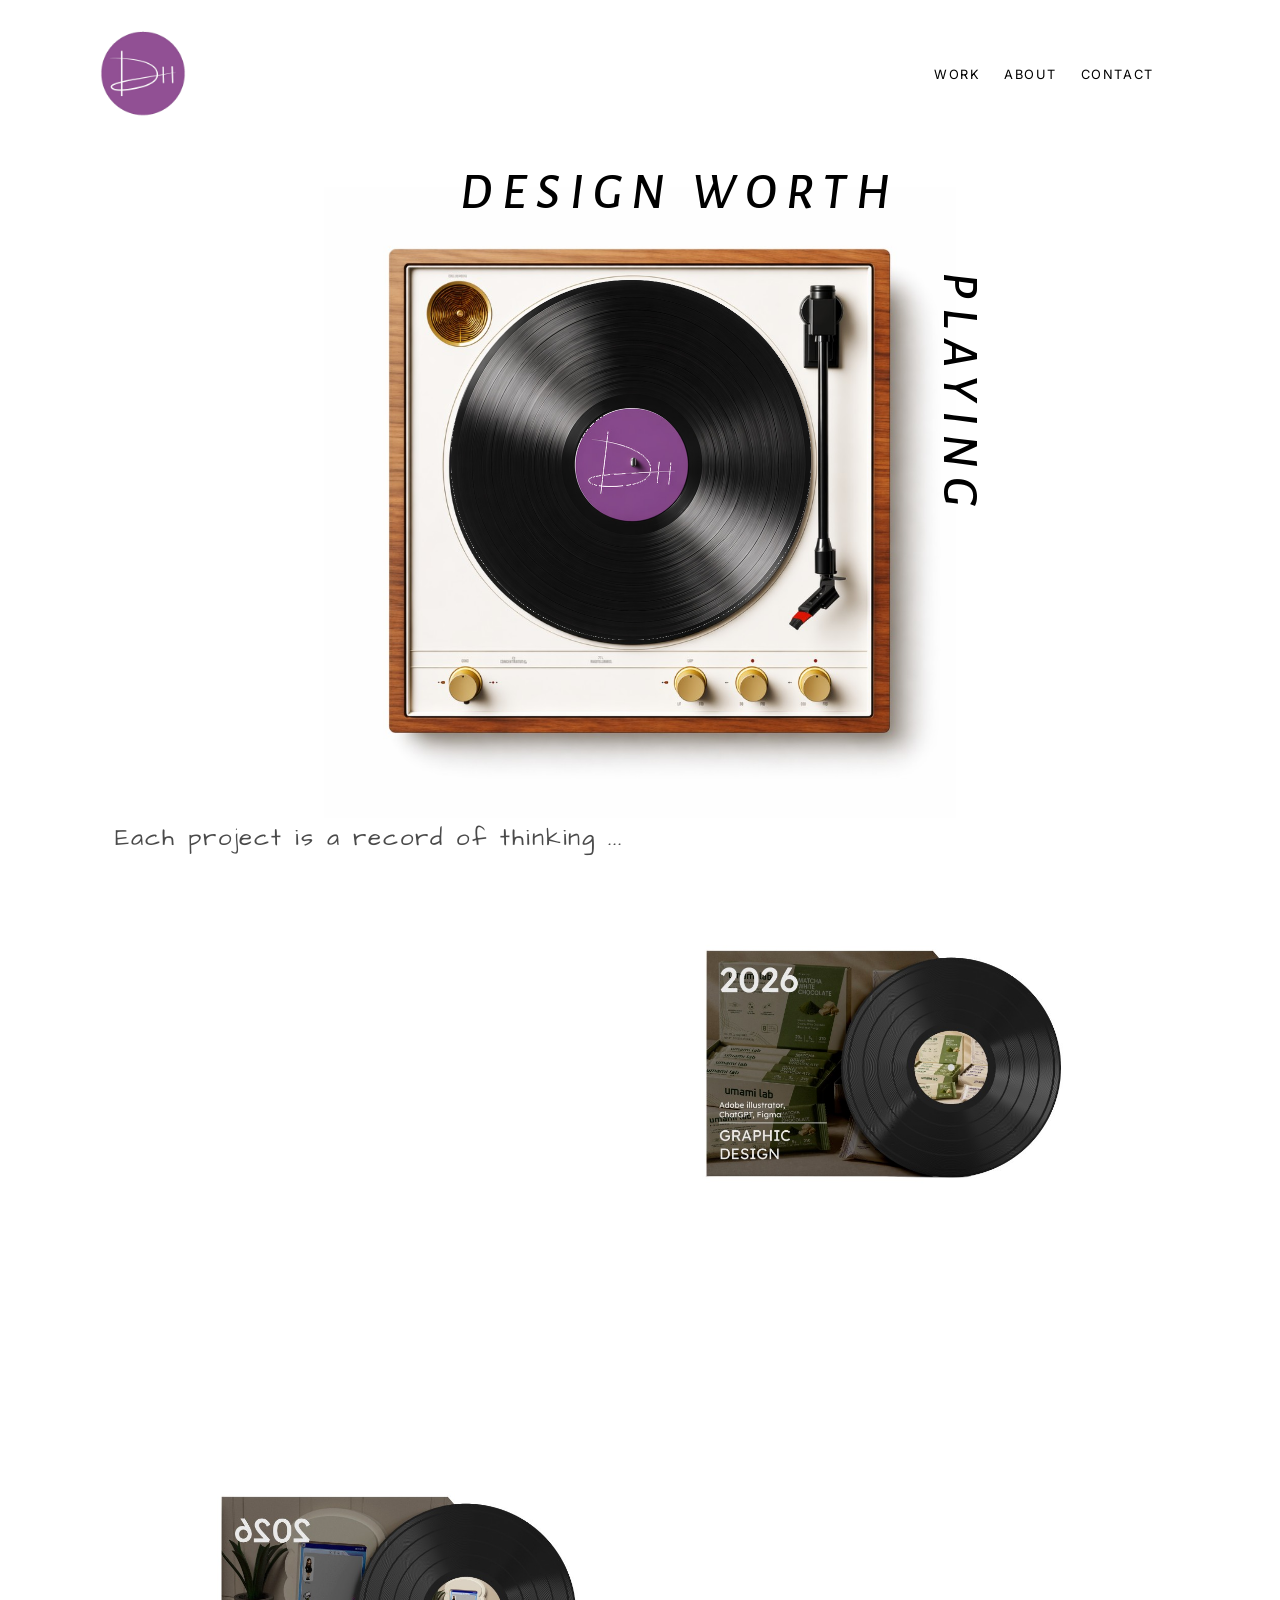
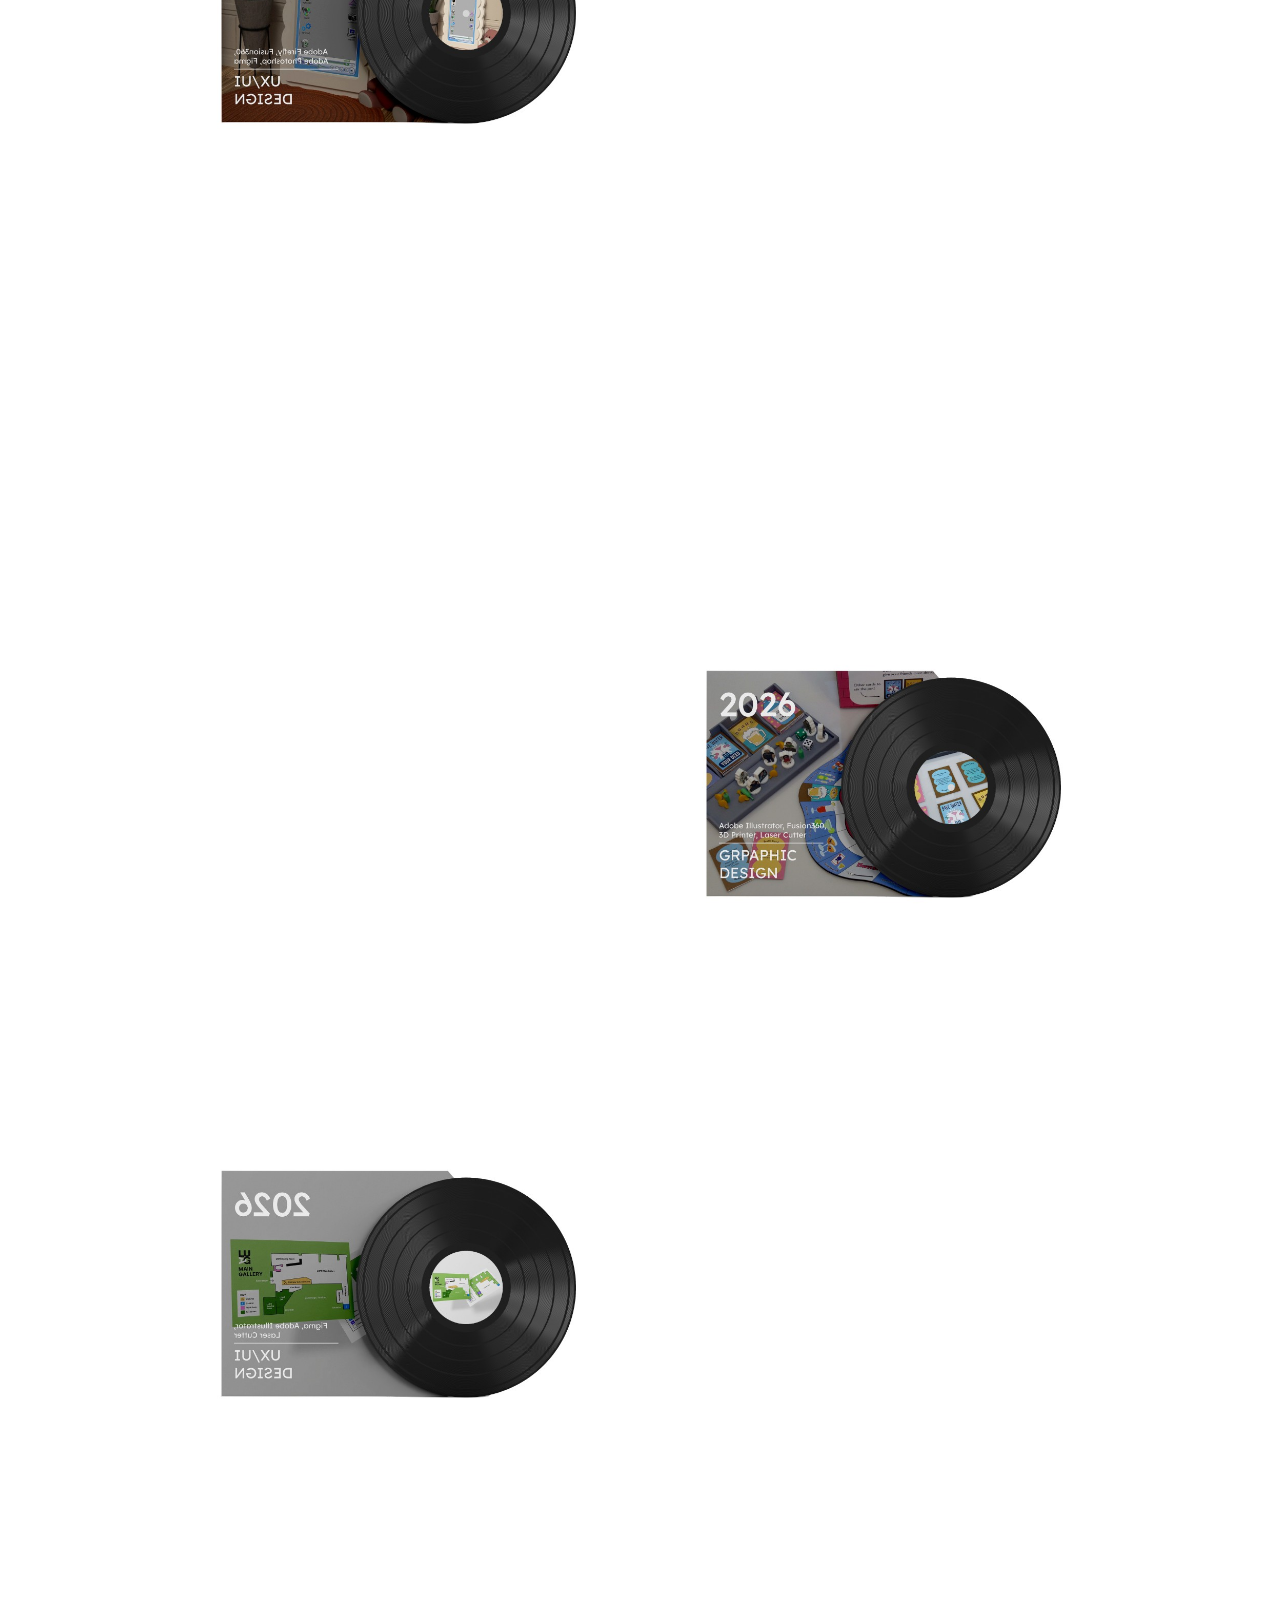
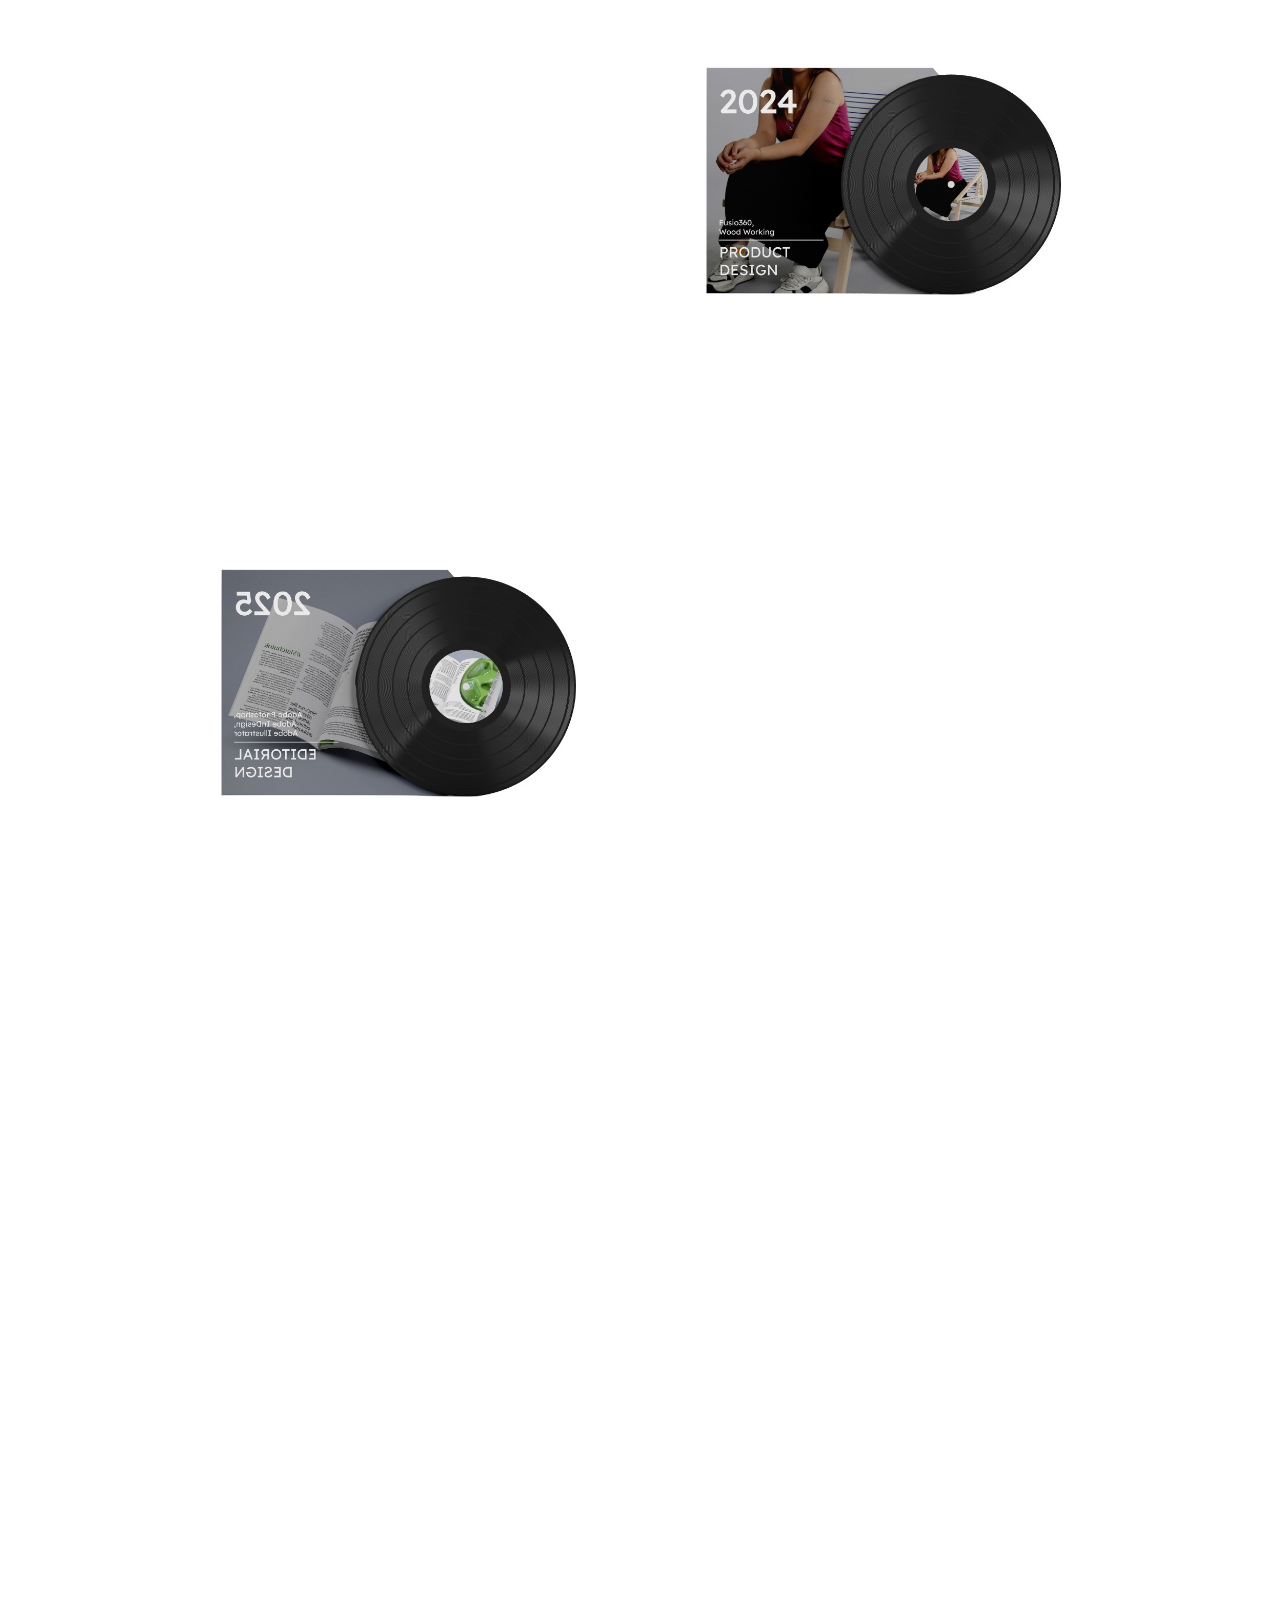
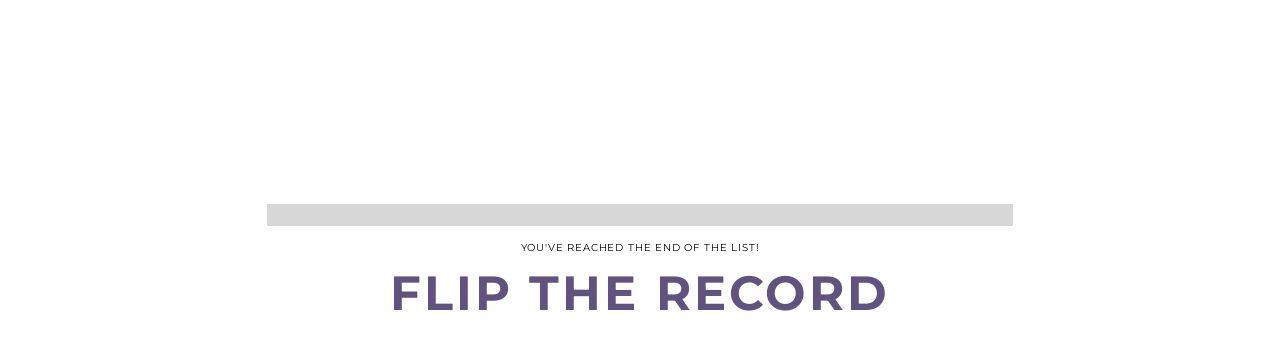
==== index.html @ 7ad40d7e "portfolio file" ====
<!DOCTYPE html>
<html lang="en">
<head>
  <meta charset="UTF-8" />
  <meta name="viewport" content="width=device-width, initial-scale=1.0" />
  <title>Portfolio — Design Worth Playing</title>
  <link rel="preconnect" href="https://fonts.googleapis.com">
  <link rel="preconnect" href="https://fonts.gstatic.com" crossorigin>
  <link href="https://fonts.googleapis.com/css2?family=Alegreya+Sans+SC:ital,wght@1,500&family=Architects+Daughter&family=Inter:ital,opsz@0,14..32;1,14..32&family=Montserrat:ital,wght@0,400;0,500;0,700;1,600&display=swap" rel="stylesheet" />
  <link rel="stylesheet" href="styles.css" />
</head>
<body>
  <main class="portfolio">
    <header class="top-nav">
      <div class="dot-logo">
        <img src="assets/logo-circle.png" alt="DH logo" />
      </div>
      <nav class="menu menu-right">
        <a href="work.html">WORK</a>
        <a href="about.html">ABOUT</a>
        <a href="#">CONTACT</a>
      </nav>
    </header>

    <section class="hero">
      <div class="hero-asset">
        <h1>DESIGN WORTH</h1>
        <div class="turntable">
          <img src="assets/hero-vinyl.png" alt="Vinyl turntable" class="hero-vinyl-image" />
          <img src="assets/disc-overlay.png" alt="Spinning disc overlay" class="hero-disc-overlay" />
        </div>
        <p>PLAYING</p>
      </div>
    </section>

    <p class="intro">Each project is a record of thinking ...</p>

    <section class="projects">
      <img class="project-vinyl umami-vinyl" src="assets/umami-vinyl.png" alt="Umami vinyl project" />
      <img class="project-vinyl vybe-vinyl" src="assets/vybe-vinyl.png" alt="Vybe vinyl project" />
      <img class="project-vinyl board-vinyl" src="assets/board-vinyl.png" alt="Board vinyl project" />
      <img class="project-vinyl luag-vinyl" src="assets/luag-vinyl.png" alt="LUAG vinyl project" />
      <img class="project-vinyl tri-vinyl" src="assets/tri-vinyl.png" alt="Tri vinyl project" />
      <img class="project-vinyl mag-vinyl" src="assets/mag-vinyl.png" alt="Magazine vinyl project" />
    </section>

    <footer class="ending">
      <div class="bar"></div>
      <p>YOU'VE REACHED THE END OF THE LIST!</p>
      <h3>FLIP THE RECORD</h3>
    </footer>
  </main>
</body>
</html>
---- styles.css ----
:root {
  --bg: #ffffff;
  --text: #000000;
  --muted: #4a4a4a;
  --purple: #7f5c9e;
  --space-1: clamp(6px, 0.8vw, 12px);
  --space-2: clamp(10px, 1.2vw, 18px);
  --space-3: clamp(14px, 1.8vw, 28px);
  --space-4: clamp(18px, 2.4vw, 40px);
  --font-xs: clamp(8px, 0.8vw, 12px);
  --font-sm: clamp(10px, 1vw, 14px);
  --font-md: clamp(12px, 1.2vw, 18px);
  --font-lg: clamp(18px, 2.2vw, 34px);
  --font-xl: clamp(24px, 3.2vw, 56px);
  --hero-width: min(92vw, 900px);
  --hero-drop: 25px;
  --hero-font-size: clamp(38px, 4.2vw, 60px);
  --hero-image-size: clamp(420px, 54vw, 700px);
  --project-offset: clamp(24px, 8vw, 180px);
  --project-width: min(675px, calc(50vw - var(--project-offset) - 24px));
  --project-height: calc(var(--project-width) * 0.7496);
}

* {
  box-sizing: border-box;
  margin: 0;
  padding: 0;
}

body {
  background: var(--bg);
  color: var(--text);
  font-family: "Montserrat", sans-serif;
}

.portfolio {
  width: 100%;
  margin: 0 auto;
  padding: clamp(12px, 2vw, 24px) clamp(16px, 3vw, 40px) clamp(20px, 3vw, 44px);
}

.top-nav {
  position: relative;
  z-index: 10;
  display: flex;
  align-items: center;
  justify-content: flex-start;
  gap: 28px;
  margin-bottom: 43px;
  width: 100%;
}

.dot-logo {
  width: clamp(52px, 8vw, 100px);
  height: clamp(52px, 8vw, 100px);
  border-radius: 999px;
}

.dot-logo img {
  position: relative;
  left: 55px;
  z-index: 10;
  width: 100%;
  height: 100%;
  object-fit: cover;
  display: block;
}

.menu {
  display: flex;
  gap: var(--space-2);
}

.menu-right {
  margin-left: auto;
  padding-right: 88px;
  gap: 24px;
}

.menu-right a {
  font-size: clamp(14px, 1.5vw, 28px);
}

.menu a {
  font-family: "Inter", sans-serif;
  text-decoration: none;
  color: #000000;
  font-size: clamp(10px, 1vw, 16px);
  letter-spacing: 0.12em;
}

.hero {
  position: relative;
  z-index: 10;
  top: 30px;
  text-align: center;
  margin-bottom: var(--space-3);
}

.hero-asset {
  position: relative;
  width: var(--hero-width);
  margin: 0 auto;
}

.hero h1 {
  position: absolute;
  z-index: 10;
  left: 270px;
  top: calc(var(--hero-drop) - 60px);
  font-family: "Alegreya Sans SC", sans-serif;
  font-weight: 500;
  font-style: italic;
  letter-spacing: 0.195em;
  font-size: calc(var(--hero-font-size) - 3px);
  margin-bottom: 15px;
}

.hero p {
  font-family: "Alegreya Sans SC", sans-serif;
  font-weight: 500;
  font-style: italic;
  position: absolute;
  z-index: 10;
  left: calc(100% - 100px);
  top: calc(var(--hero-drop) + 50px);
  font-size: calc(var(--hero-font-size) - 3px);
  letter-spacing: 0.195em;
  transform: rotate(90deg);
  transform-origin: top left;
  margin-bottom: 15px;
}

.turntable {
  position: relative;
  z-index: 1;
  width: 100%;
  margin: calc(var(--hero-drop) - 10px) auto 0;
  display: flex;
  justify-content: center;
  align-items: center;
}

.hero-vinyl-image {
  width: calc(var(--hero-image-size) - 60px);
  max-width: 100%;
  height: auto;
  display: block;
  object-fit: contain;
  transform: translateY(-10px);
}

.hero-disc-overlay {
  position: absolute;
  left: 49%;
  top: calc(50% - 53px);
  width: min(40%, 430px);
  height: auto;
  transform: translate(-50%, -50%);
  transform-origin: center center;
  animation: heroDiscSpin 8s linear infinite;
  pointer-events: none;
  z-index: 3;
}

@keyframes heroDiscSpin {
  from { transform: translate(-50%, -50%) rotate(0deg); }
  to { transform: translate(-50%, -50%) rotate(360deg); }
}

.intro {
  position: relative;
  z-index: 10;
  left: clamp(24px, 6vw, 88px);
  margin-top: calc(-20px + var(--hero-drop));
  font-family: "Architects Daughter", cursive;
  font-size: 24px;
  color: var(--muted);
  letter-spacing: 0.08em;
  margin-bottom: calc(var(--space-2) + 150px);
}

.projects {
  position: relative;
  margin-top: 94px;
  height: 3960px;
}

.project-vinyl {
  position: absolute;
  width: var(--project-width);
  height: var(--project-height);
  object-fit: cover;
  display: block;
  z-index: 1;
  transform: translateY(-120px);
}

.umami-vinyl {
  right: var(--project-offset);
  top: -30px;
  z-index: 0;
}

.vybe-vinyl {
  left: var(--project-offset);
  top: calc(var(--project-height) + 131px);
}

.board-vinyl {
  right: var(--project-offset);
  top: calc(var(--project-height) + 905px);
}

.luag-vinyl {
  left: var(--project-offset);
  top: calc(var(--project-height) + 1405px);
}

.tri-vinyl {
  right: var(--project-offset);
  top: calc(var(--project-height) + 1902px);
}

.mag-vinyl {
  left: var(--project-offset);
  top: calc(var(--project-height) + 2404px);
}

.ending {
  position: relative;
  z-index: 10;
  margin-top: var(--space-3);
  text-align: center;
}

.ending .bar {
  width: 62%;
  height: clamp(12px, 2vw, 22px);
  background: #d7d7d7;
  margin: 0 auto var(--space-2);
}

.ending p {
  font-size: var(--font-xs);
  letter-spacing: 0.08em;
  margin-bottom: var(--space-1);
}

.ending h3 {
  font-family: "Montserrat", sans-serif;
  font-weight: 700;
  font-style: normal;
  font-size: clamp(22px, 4vw, 48px);
  letter-spacing: 0.06em;
  color: #61537f;
}
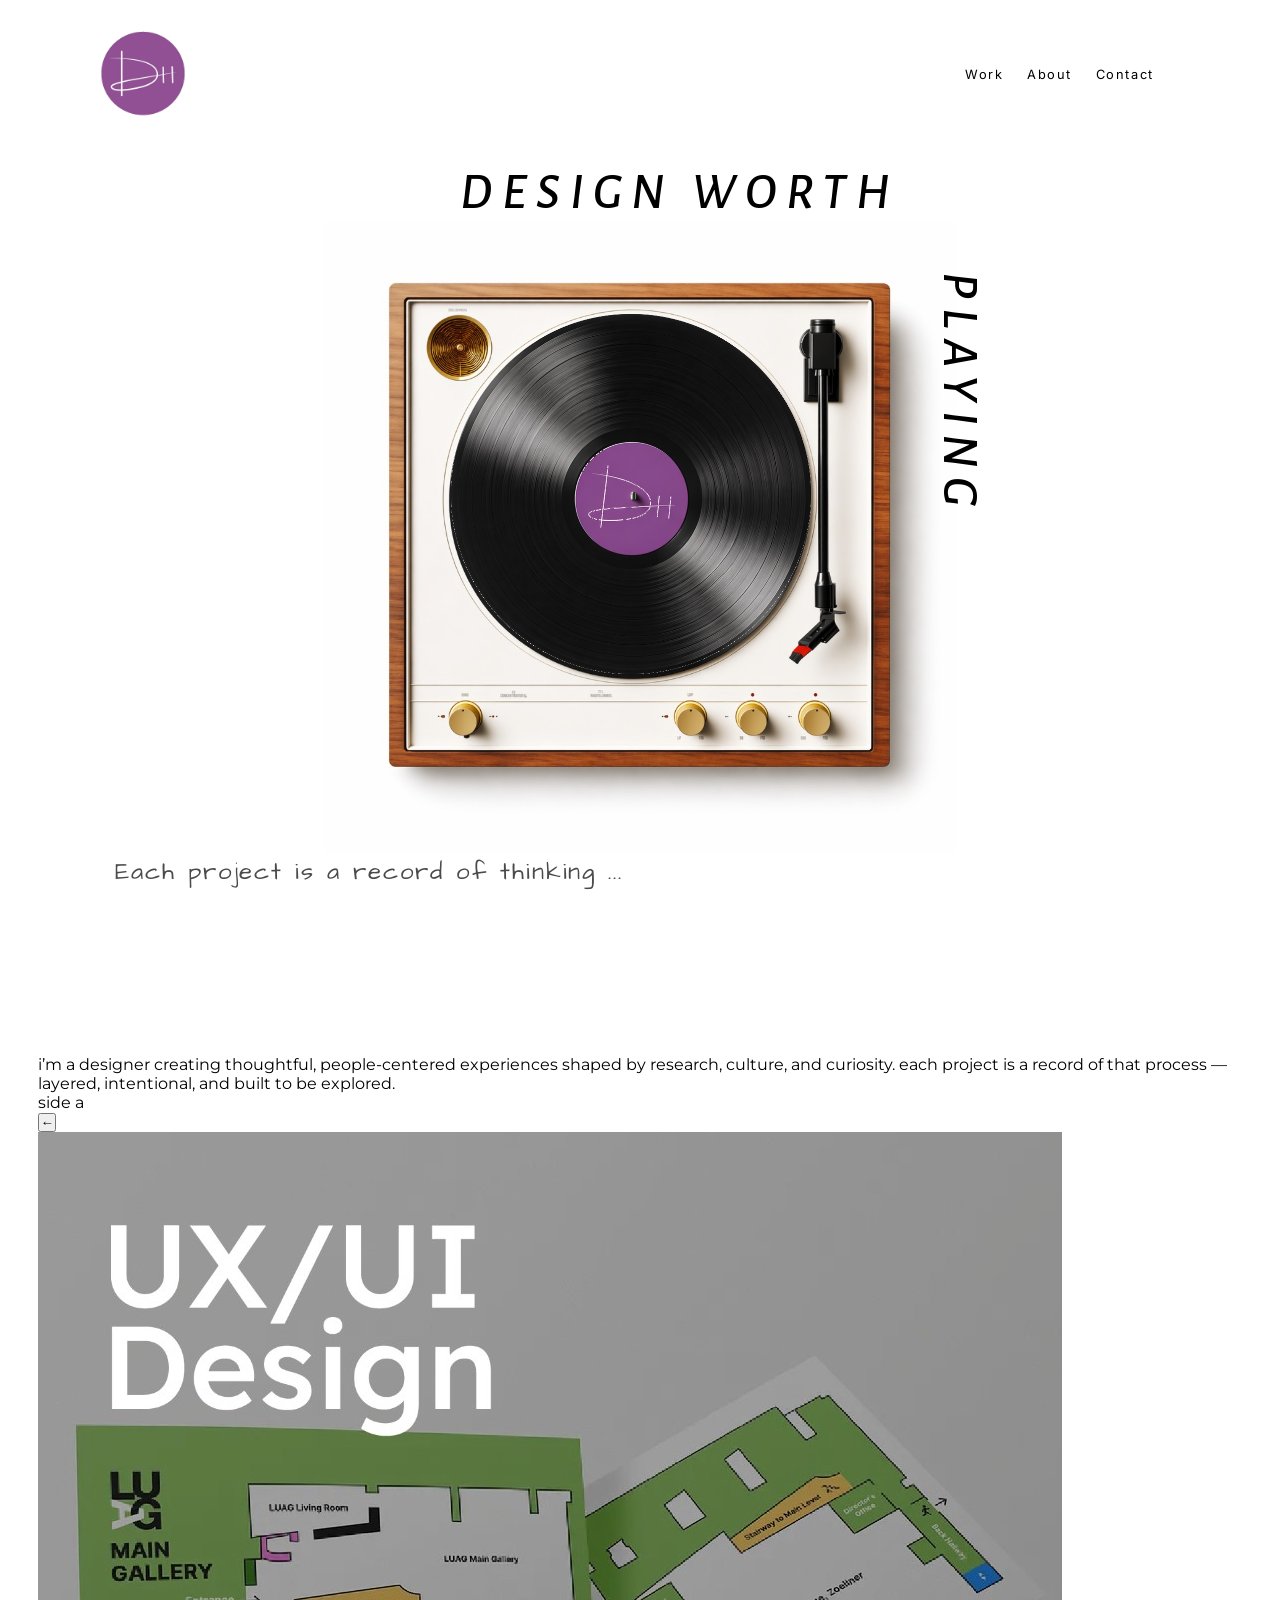
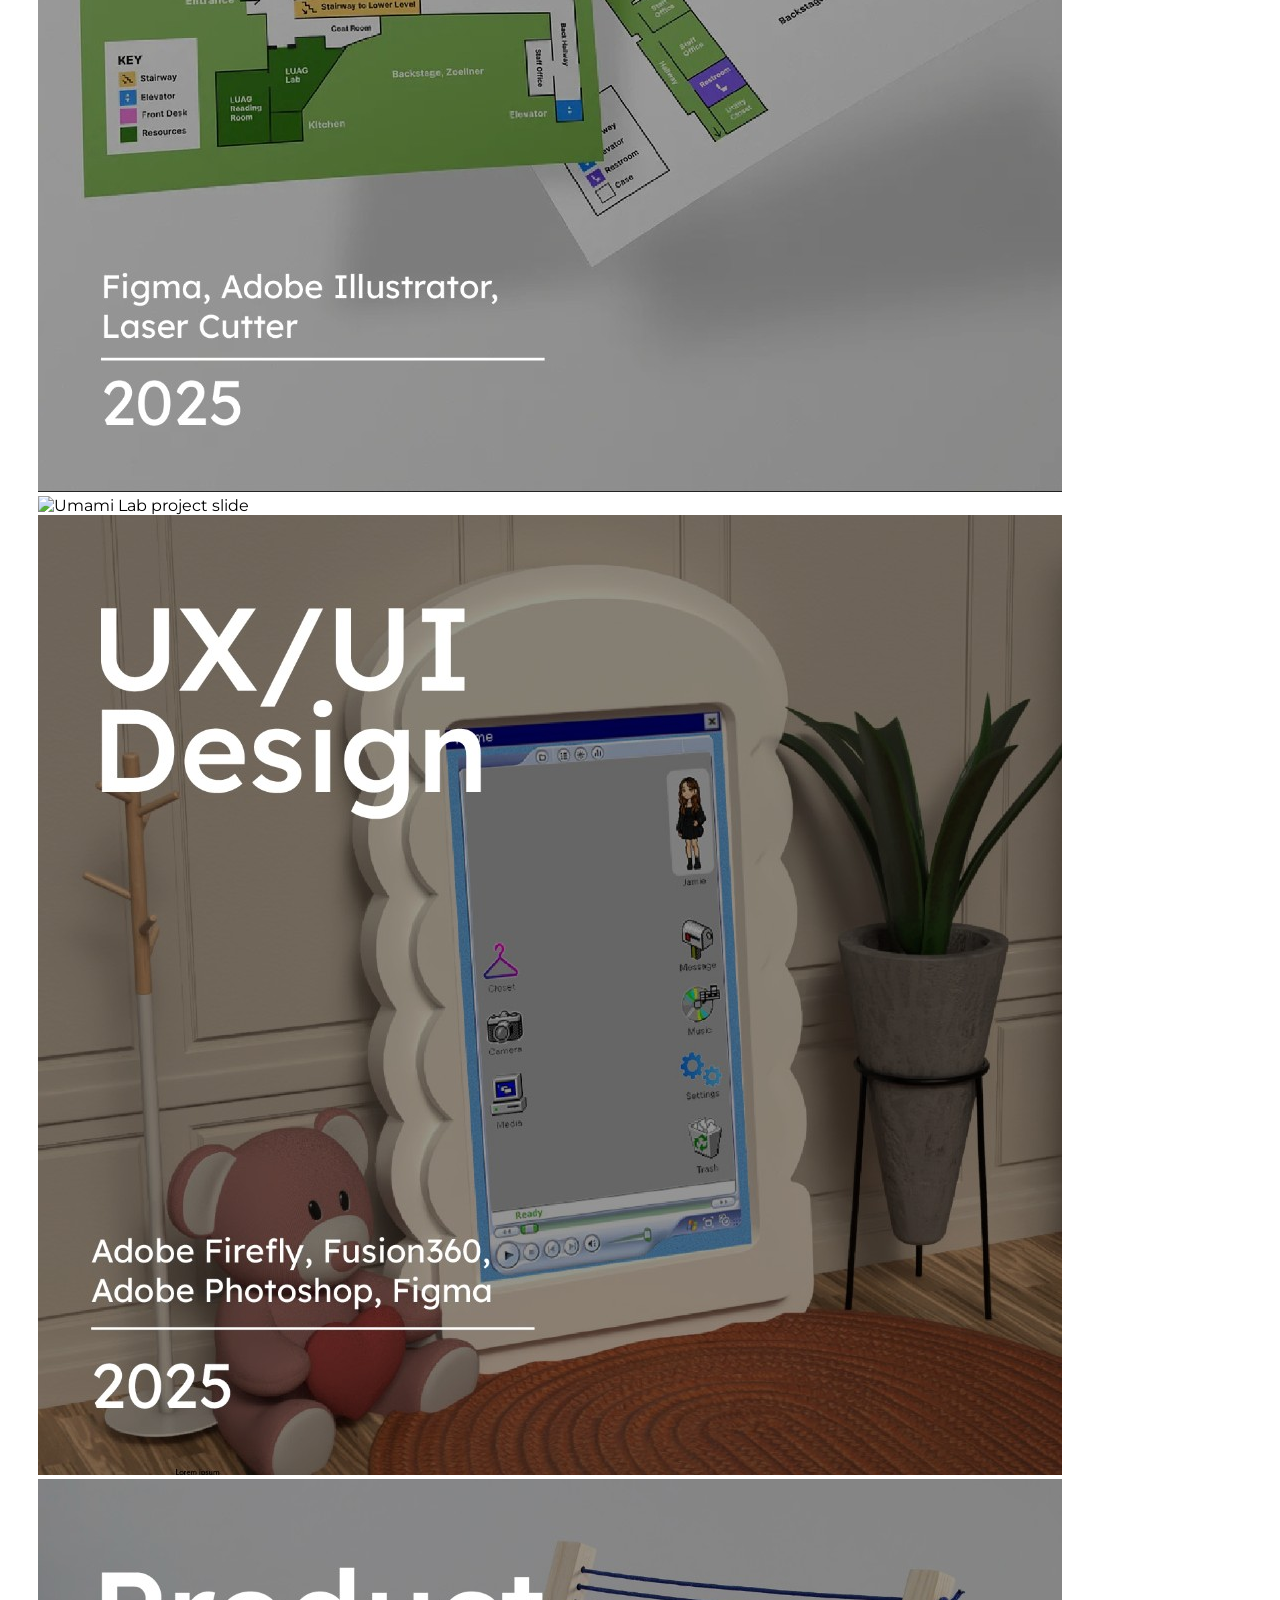
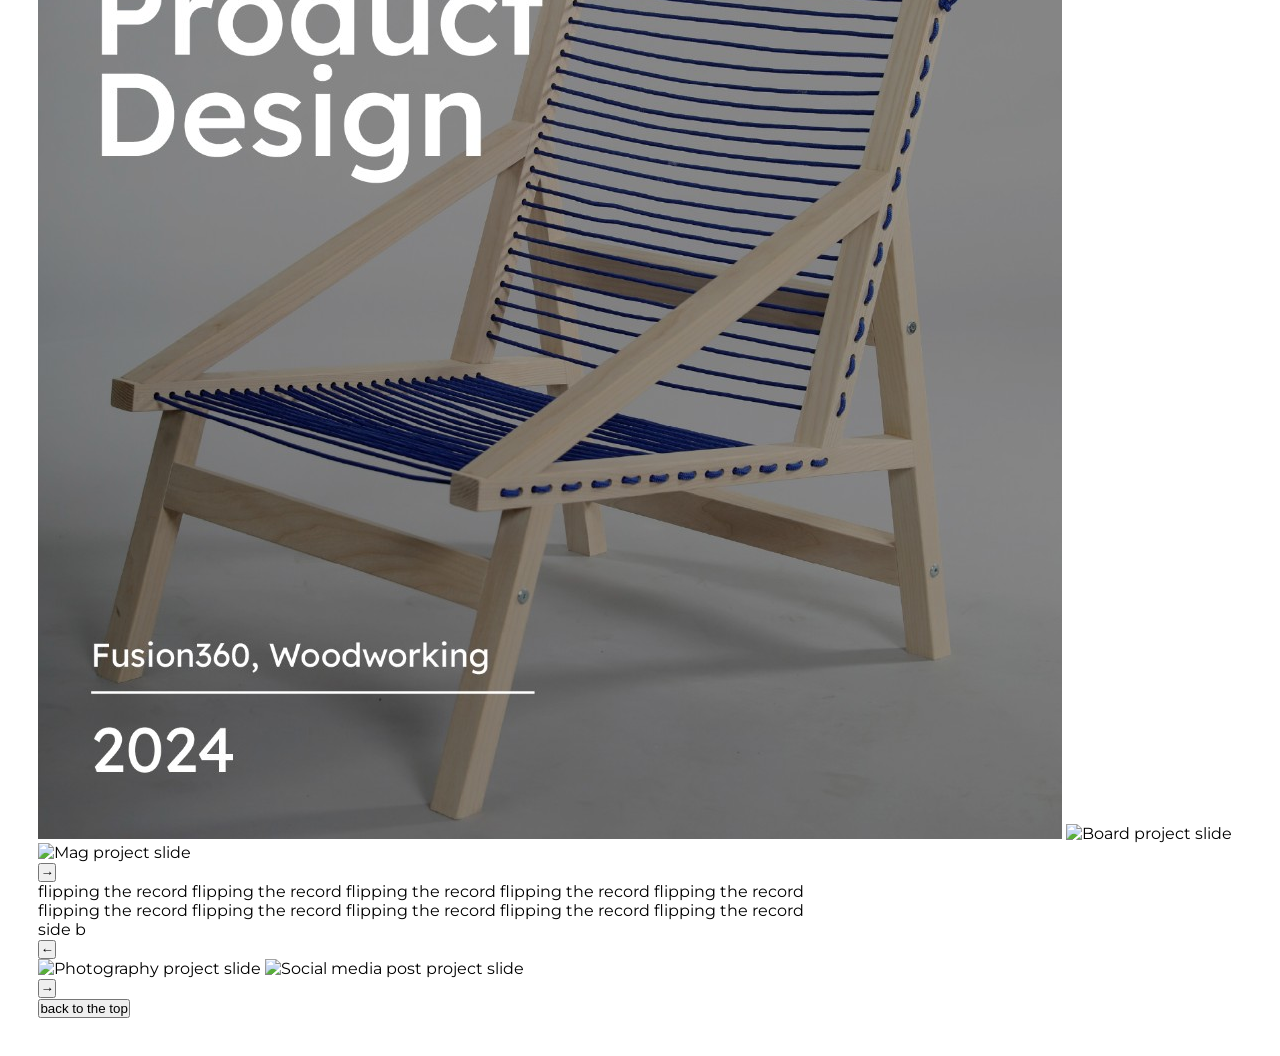
==== commit 2a451224: "28th update2" ====
--- a/index.html
+++ b/index.html
@@ -6,24 +6,29 @@
   <title>Portfolio — Design Worth Playing</title>
   <link rel="preconnect" href="https://fonts.googleapis.com">
   <link rel="preconnect" href="https://fonts.gstatic.com" crossorigin>
-  <link href="https://fonts.googleapis.com/css2?family=Alegreya+Sans+SC:ital,wght@1,500&family=Architects+Daughter&family=Inter:ital,opsz@0,14..32;1,14..32&family=Montserrat:ital,wght@0,400;0,500;0,700;1,600&display=swap" rel="stylesheet" />
+  <link href="https://fonts.googleapis.com/css2?family=Alegreya+Sans+SC:wght@500&family=Architects+Daughter&family=Inter:ital,opsz,wght@0,14..32,300..700;1,14..32,300..700&family=Montserrat:ital,wght@0,400;0,500;0,700;1,600&display=swap" rel="stylesheet" />
   <link rel="stylesheet" href="styles.css" />
 </head>
 <body>
   <main class="portfolio">
     <header class="top-nav">
-      <div class="dot-logo">
+      <a class="dot-logo" href="index.html" aria-label="Go to home">
         <img src="assets/logo-circle.png" alt="DH logo" />
-      </div>
+      </a>
       <nav class="menu menu-right">
-        <a href="work.html">WORK</a>
-        <a href="about.html">ABOUT</a>
-        <a href="#">CONTACT</a>
+        <a href="index.html#projects" class="nav-work">Work</a>
+        <a href="about.html">About</a>
+        <a href="contact.html">Contact</a>
       </nav>
     </header>
 
     <section class="hero">
       <div class="hero-asset">
+        <div class="role-badges" aria-label="Design roles">
+          <span>ui/ux designer</span>
+          <span>graphic designer</span>
+          <span>product designer</span>
+        </div>
         <h1>DESIGN WORTH</h1>
         <div class="turntable">
           <img src="assets/hero-vinyl.png" alt="Vinyl turntable" class="hero-vinyl-image" />
@@ -34,21 +39,71 @@
     </section>
 
     <p class="intro">Each project is a record of thinking ...</p>
-
-    <section class="projects">
-      <img class="project-vinyl umami-vinyl" src="assets/umami-vinyl.png" alt="Umami vinyl project" />
-      <img class="project-vinyl vybe-vinyl" src="assets/vybe-vinyl.png" alt="Vybe vinyl project" />
-      <img class="project-vinyl board-vinyl" src="assets/board-vinyl.png" alt="Board vinyl project" />
-      <img class="project-vinyl luag-vinyl" src="assets/luag-vinyl.png" alt="LUAG vinyl project" />
-      <img class="project-vinyl tri-vinyl" src="assets/tri-vinyl.png" alt="Tri vinyl project" />
-      <img class="project-vinyl mag-vinyl" src="assets/mag-vinyl.png" alt="Magazine vinyl project" />
+    <p class="intro-paragraph">i’m a designer creating thoughtful, people-centered experiences shaped by research, culture, and curiosity. each project is a record of that process — layered, intentional, and built to be explored.</p>
+    <div class="side-a-bar" aria-hidden="true">
+      <span>side a</span>
+    </div>
+    <div class="side-a-sub-bar" aria-hidden="true"></div>
+    <section class="project-carousel" aria-label="Project highlights carousel">
+      <button class="carousel-arrow carousel-arrow--left" type="button" aria-label="Scroll carousel left">
+        <span aria-hidden="true">&#8592;</span>
+      </button>
+      <div class="carousel-viewport">
+        <div class="carousel-track">
+          <img class="carousel-slide is-active" src="assets/carousel-vinyl-02.png" alt="LUAG project slide" data-project-url="luag.html" />
+          <img class="carousel-slide" src="assets/carousel-vinyl-05.png" alt="Umami Lab project slide" data-project-url="umami.html" />
+          <img class="carousel-slide" src="assets/carousel-vinyl-01.png" alt="VYBE smart mirror project slide" data-project-url="vybe.html" />
+          <img class="carousel-slide" src="assets/carousel-vinyl-08.png" alt="Tricoard chair project slide" data-project-url="tripage.html" />
+          <img class="carousel-slide" src="assets/carousel-vinyl-06.png" alt="Board project slide" data-project-url="board.html" />
+          <img class="carousel-slide" src="assets/carousel-vinyl-07.png" alt="Mag project slide" data-project-url="mag.html" />
+        </div>
+      </div>
+      <button class="carousel-arrow carousel-arrow--right" type="button" aria-label="Scroll carousel right">
+        <span aria-hidden="true">&#8594;</span>
+      </button>
     </section>
 
-    <footer class="ending">
-      <div class="bar"></div>
-      <p>YOU'VE REACHED THE END OF THE LIST!</p>
-      <h3>FLIP THE RECORD</h3>
-    </footer>
+    <div class="record-marquee" aria-label="Flipping the record">
+      <div class="record-marquee-track">
+        <div class="record-marquee-segment">
+          <span>flipping the record</span>
+          <span aria-hidden="true">flipping the record</span>
+          <span aria-hidden="true">flipping the record</span>
+          <span aria-hidden="true">flipping the record</span>
+          <span aria-hidden="true">flipping the record</span>
+        </div>
+        <div class="record-marquee-segment" aria-hidden="true">
+          <span>flipping the record</span>
+          <span>flipping the record</span>
+          <span>flipping the record</span>
+          <span>flipping the record</span>
+          <span>flipping the record</span>
+        </div>
+      </div>
+    </div>
+
+    <div class="side-b-bar" id="side-b" aria-hidden="true">
+      <span>side b</span>
+    </div>
+    <div class="side-b-sub-bar" aria-hidden="true"></div>
+    <section class="project-carousel project-carousel--side-b" aria-label="Project highlights carousel side b">
+      <button class="carousel-arrow carousel-arrow--left" type="button" aria-label="Scroll carousel left">
+        <span aria-hidden="true">&#8592;</span>
+      </button>
+      <div class="carousel-viewport">
+        <div class="carousel-track">
+          <img class="carousel-slide" src="assets/carousel-sideb-photography.png" alt="Photography project slide" data-project-url="photography.html" />
+          <img class="carousel-slide" src="assets/carousel-sideb-social-media.png" alt="Social media post project slide" data-project-url="social.html" />
+        </div>
+      </div>
+      <button class="carousel-arrow carousel-arrow--right" type="button" aria-label="Scroll carousel right">
+        <span aria-hidden="true">&#8594;</span>
+      </button>
+    </section>
+    <button class="back-to-top" type="button" aria-label="Back to the top">back to the top</button>
+    <div class="scroll-extension" aria-hidden="true"></div>
+
   </main>
+  <script src="home.js"></script>
 </body>
 </html>
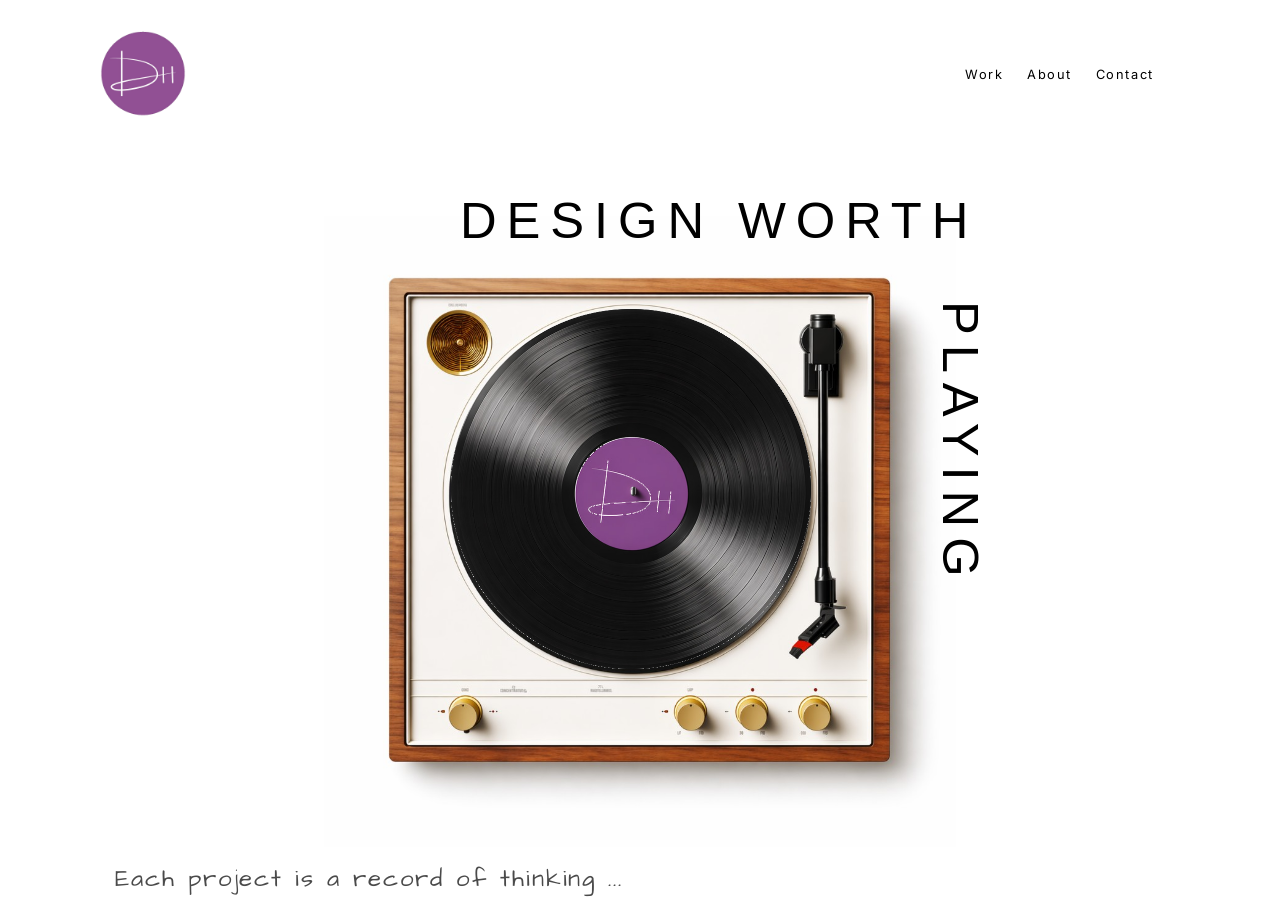
==== commit eca71b3a: "3rd update" ====
--- a/index.html
+++ b/index.html
@@ -3,6 +3,7 @@
 <head>
   <meta charset="UTF-8" />
   <meta name="viewport" content="width=device-width, initial-scale=1.0" />
+  <link rel="icon" type="image/png" href="assets/favicon.png" />
   <title>Portfolio — Design Worth Playing</title>
   <link rel="preconnect" href="https://fonts.googleapis.com">
   <link rel="preconnect" href="https://fonts.gstatic.com" crossorigin>
@@ -28,6 +29,7 @@
           <span>ui/ux designer</span>
           <span>graphic designer</span>
           <span>product designer</span>
+          <span>website designer</span>
         </div>
         <h1>DESIGN WORTH</h1>
         <div class="turntable">
--- a/styles.css
+++ b/styles.css
@@ -1,8 +1,16 @@
+html,
+body {
+  width: 100%;
+  max-width: 100%;
+  height: 100%;
+  overflow-x: hidden;
+}
+
 :root {
   --bg: #ffffff;
   --text: #000000;
   --muted: #4a4a4a;
-  --purple: #7f5c9e;
+  --purple: #87498b;
   --space-1: clamp(6px, 0.8vw, 12px);
   --space-2: clamp(10px, 1.2vw, 18px);
   --space-3: clamp(14px, 1.8vw, 28px);
@@ -19,6 +27,11 @@
   --project-offset: clamp(24px, 8vw, 180px);
   --project-width: min(675px, calc(50vw - var(--project-offset) - 24px));
   --project-height: calc(var(--project-width) * 0.7496);
+  --page-pad-top: clamp(12px, 2vw, 24px);
+  /* fixed .top-nav: safe space for logo row + inner bottom pad + gap before hero */
+  --top-nav-slot: calc(
+    var(--page-pad-top) + clamp(52px, 8vw, 100px) + clamp(8px, 1.2vw, 14px) + 43px
+  );
 }
 
 * {
@@ -31,23 +44,36 @@
   background: var(--bg);
   color: var(--text);
   font-family: "Montserrat", sans-serif;
+  overflow: hidden;
 }
 
 .portfolio {
   width: 100%;
+  max-width: 100%;
+  height: calc(100dvh + 10px);
   margin: 0 auto;
-  padding: clamp(12px, 2vw, 24px) clamp(16px, 3vw, 40px) clamp(20px, 3vw, 44px);
+  padding: 0 clamp(16px, 3vw, 40px) clamp(20px, 3vw, 44px);
+  padding-top: var(--top-nav-slot);
+  overflow-x: hidden;
+  overflow-y: auto;
 }
 
 .top-nav {
-  position: relative;
-  z-index: 10;
+  position: fixed;
+  top: 0;
+  left: 0;
+  right: 0;
+  z-index: 100;
   display: flex;
   align-items: center;
   justify-content: flex-start;
   gap: 28px;
-  margin-bottom: 43px;
   width: 100%;
+  max-width: 100%;
+  margin: 0;
+  padding: var(--page-pad-top) clamp(16px, 3vw, 40px) clamp(8px, 1.2vw, 14px);
+  box-sizing: border-box;
+  background-color: var(--bg);
 }
 
 .dot-logo {
@@ -89,18 +115,40 @@
   letter-spacing: 0.12em;
 }
 
+.menu a.active {
+  color: var(--purple);
+  font-weight: 700;
+}
+
+.portfolio .menu a.nav-work {
+  color: #000000;
+  font-weight: 400;
+}
+
+.portfolio .menu a.nav-work.nav-work--in-projects {
+  color: var(--purple);
+  /* Match about page `.menu a.active` (e.g. About vs Work/Contact) */
+  font-weight: 700;
+}
+
 .hero {
   position: relative;
   z-index: 10;
   top: 30px;
   text-align: center;
   margin-bottom: var(--space-3);
+  overflow-x: clip;
 }
 
 .hero-asset {
   position: relative;
   width: var(--hero-width);
   margin: 0 auto;
+  transform: translate(
+    var(--hero-slide-x, 0px),
+    calc(var(--hero-shift, 0) * -70px)
+  );
+  transition: transform 80ms linear;
 }
 
 .hero h1 {
@@ -110,16 +158,18 @@
   top: calc(var(--hero-drop) - 60px);
   font-family: "Alegreya Sans SC", sans-serif;
   font-weight: 500;
-  font-style: italic;
+  font-style: normal;
   letter-spacing: 0.195em;
   font-size: calc(var(--hero-font-size) - 3px);
   margin-bottom: 15px;
+  transform: translateY(calc(var(--hero-shift, 0) * -35px));
+  transition: transform 80ms linear;
 }
 
 .hero p {
   font-family: "Alegreya Sans SC", sans-serif;
   font-weight: 500;
-  font-style: italic;
+  font-style: normal;
   position: absolute;
   z-index: 10;
   left: calc(100% - 100px);
@@ -129,6 +179,8 @@
   transform: rotate(90deg);
   transform-origin: top left;
   margin-bottom: 15px;
+  transform: rotate(90deg) translateY(calc(var(--hero-shift, 0) * -20px));
+  transition: transform 80ms linear;
 }
 
 .turntable {
@@ -139,6 +191,47 @@
   display: flex;
   justify-content: center;
   align-items: center;
+  transform: translateY(calc(var(--hero-shift, 0) * -20px)) scale(calc(1 - (var(--hero-shift, 0) * 0.05)));
+  transition: transform 80ms linear;
+}
+
+.role-badges {
+  position: absolute;
+  left: clamp(-265px, -20vw, -165px);
+  top: clamp(15px, 6vw, 95px);
+  display: flex;
+  flex-direction: column;
+  gap: clamp(9px, 5vw, 73px);
+  z-index: 12;
+}
+
+.role-badges span {
+  border: 3px solid var(--purple);
+  border-radius: 999px;
+  padding: 10px 28px;
+  min-width: clamp(190px, 20vw, 320px);
+  text-align: center;
+  color: var(--purple);
+  font-family: "Alegreya Sans SC", sans-serif;
+  font-size: clamp(14px, 1vw, 22px);
+  letter-spacing: 0.08em;
+  font-weight: 500;
+  opacity: 0;
+  transform: translateY(18px);
+  transition: opacity 450ms ease, transform 450ms ease;
+}
+
+.role-badges.is-visible span {
+  opacity: 1;
+  transform: translateY(0);
+}
+
+.role-badges.is-visible span:nth-child(2) {
+  transition-delay: 120ms;
+}
+
+.role-badges.is-visible span:nth-child(3) {
+  transition-delay: 240ms;
 }
 
 .hero-vinyl-image {
@@ -158,7 +251,7 @@
   height: auto;
   transform: translate(-50%, -50%);
   transform-origin: center center;
-  animation: heroDiscSpin 8s linear infinite;
+  animation: heroDiscSpin 5s linear infinite;
   pointer-events: none;
   z-index: 3;
 }
@@ -172,60 +265,314 @@
   position: relative;
   z-index: 10;
   left: clamp(24px, 6vw, 88px);
-  margin-top: calc(-20px + var(--hero-drop));
+  margin-top: calc(10px + var(--hero-drop));
   font-family: "Architects Daughter", cursive;
   font-size: 24px;
   color: var(--muted);
   letter-spacing: 0.08em;
-  margin-bottom: calc(var(--space-2) + 150px);
-}
-
-.projects {
-  position: relative;
-  margin-top: 94px;
-  height: 3960px;
-}
-
-.project-vinyl {
+  margin-bottom: calc(var(--space-2) + 60px);
+}
+
+.intro-paragraph {
+  position: relative;
+  z-index: 10;
+  left: 0;
+  width: min(900px, 90%);
+  margin-left: auto;
+  margin-right: auto;
+  margin-bottom: clamp(50px, 4vw, 64px);
+  color: var(--purple);
+  font-family: "Alegreya Sans SC", sans-serif;
+  font-size: clamp(16px, 1.45vw, 22px);
+  line-height: 1.25;
+  letter-spacing: 0.02em;
+  text-align: center;
+}
+
+.side-a-bar,
+.side-b-bar {
+  width: 100vw;
+  height: 85px;
+  margin-left: calc(50% - 50vw);
+  margin-right: calc(50% - 50vw);
+  padding: 0 clamp(28px, 5vw, 80px);
+  background: var(--purple);
+  display: flex;
+  align-items: center;
+  justify-content: flex-end;
+}
+
+.side-a-bar span,
+.side-b-bar span {
+  color: #fff;
+  font-family: "Alegreya Sans SC", sans-serif;
+  font-size: clamp(24px, 3vw, 40px);
+  letter-spacing: 0.06em;
+  text-transform: lowercase;
+}
+
+.side-a-sub-bar,
+.side-b-sub-bar {
+  position: relative;
+  z-index: 20;
+  width: 100vw;
+  height: 15px;
+  margin-top: 20px;
+  margin-left: calc(50% - 50vw);
+  margin-right: calc(50% - 50vw);
+  margin-bottom: clamp(-10px, 4vw, 4px);
+  background: var(--purple);
+}
+
+.project-carousel {
+  position: relative;
+  z-index: 10;
+  width: 100vw;
+  margin-top: -10px;
+  margin-left: calc(50% - 50vw);
+  margin-right: calc(50% - 50vw);
+  margin-bottom: clamp(40px, 6vw, 70px);
+  padding: 6px 0;
+  background: #fff;
+}
+
+.project-carousel::after {
+  content: "";
   position: absolute;
-  width: var(--project-width);
-  height: var(--project-height);
+  left: 0;
+  right: 0;
+  bottom: 5px;
+  height: 15px;
+  background: var(--purple);
+  z-index: 15;
+  pointer-events: none;
+}
+
+.carousel-arrow {
+  position: absolute;
+  top: 50%;
+  transform: translateY(-50%);
+  width: clamp(32px, 2.8vw, 46px);
+  height: clamp(32px, 2.8vw, 46px);
+  border: 0;
+  background: transparent;
+  cursor: pointer;
+  z-index: 20;
+  transition: transform 160ms ease, opacity 160ms ease;
+}
+
+.carousel-arrow span {
+  display: none;
+}
+
+.carousel-arrow::before,
+.carousel-arrow::after {
+  content: "";
+  position: absolute;
+  top: 50%;
+  width: clamp(12px, 1.2vw, 18px);
+  height: clamp(12px, 1.2vw, 18px);
+  border-top: clamp(3px, 0.24vw, 4px) solid #ffffff;
+  border-right: clamp(3px, 0.24vw, 4px) solid #ffffff;
+  border-radius: 4px;
+  filter: drop-shadow(0 1px 1px rgba(0, 0, 0, 0.25));
+  transform-origin: center;
+}
+
+.carousel-arrow--left {
+  left: clamp(10px, 2vw, 28px);
+}
+
+.carousel-arrow--left::before {
+  left: 7px;
+  transform: translateY(-50%) rotate(-135deg);
+}
+
+.carousel-arrow--left::after {
+  left: 20px;
+  transform: translateY(-50%) rotate(-135deg);
+}
+
+.carousel-arrow--right {
+  right: clamp(10px, 2vw, 28px);
+}
+
+.carousel-arrow--right::before {
+  right: 20px;
+  transform: translateY(-50%) rotate(45deg);
+}
+
+.carousel-arrow--right::after {
+  right: 7px;
+  transform: translateY(-50%) rotate(45deg);
+}
+
+.carousel-arrow:hover {
+  transform: translateY(-50%) scale(1.04);
+  opacity: 0.86;
+}
+
+.carousel-arrow.is-hidden {
+  opacity: 0;
+  pointer-events: none;
+  transform: translateY(-50%) scale(0.96);
+}
+
+.carousel-arrow:focus-visible {
+  outline: 3px solid rgba(255, 255, 255, 0.65);
+  outline-offset: 2px;
+}
+
+.carousel-viewport {
+  width: 100%;
+  overflow-x: auto;
+  overflow-y: hidden;
+  scrollbar-width: none;
+  scroll-behavior: smooth;
+}
+
+.carousel-viewport::-webkit-scrollbar {
+  display: none;
+}
+
+.carousel-track {
+  display: flex;
+  width: max-content;
+  gap: 6px;
+}
+
+.project-carousel--side-b .carousel-viewport {
+  display: flex;
+}
+
+.project-carousel--side-b .carousel-track {
+  margin-left: auto;
+  margin-right: auto;
+  gap: 7px;
+}
+
+.record-marquee {
+  width: 100vw;
+  margin-left: calc(50% - 50vw);
+  margin-right: calc(50% - 50vw);
+  margin-top: -8px;
+  margin-bottom: 70px;
+  overflow: hidden;
+  background: #ffffff;
+  border-top: 2px solid rgba(135, 73, 139, 0.26);
+  border-bottom: 2px solid rgba(135, 73, 139, 0.26);
+}
+
+.record-marquee-track {
+  display: flex;
+  width: max-content;
+  align-items: center;
+  padding: 8px 0;
+  animation: recordMarqueeLoop 14s linear infinite;
+  will-change: transform;
+}
+
+.record-marquee-segment {
+  display: flex;
+  align-items: center;
+  flex-shrink: 0;
+  gap: clamp(40px, 4.6vw, 86px);
+  padding-right: clamp(40px, 4.6vw, 86px);
+}
+
+.record-marquee-track span {
+  color: #000000;
+  font-family: "Alegreya Sans SC", sans-serif;
+  font-size: clamp(20px, 2.1vw, 32px);
+  font-weight: 500;
+  font-style: italic;
+  letter-spacing: 0.08em;
+  text-transform: lowercase;
+  white-space: nowrap;
+}
+
+@keyframes recordMarqueeLoop {
+  from {
+    transform: translateX(0);
+  }
+  to {
+    transform: translateX(-50%);
+  }
+}
+
+.carousel-slide {
+  flex: 0 0 auto;
+  width: min(43vw, 440px);
+  aspect-ratio: 1 / 1;
   object-fit: cover;
   display: block;
-  z-index: 1;
-  transform: translateY(-120px);
-}
-
-.umami-vinyl {
-  right: var(--project-offset);
-  top: -30px;
-  z-index: 0;
-}
-
-.vybe-vinyl {
-  left: var(--project-offset);
-  top: calc(var(--project-height) + 131px);
-}
-
-.board-vinyl {
-  right: var(--project-offset);
-  top: calc(var(--project-height) + 905px);
-}
-
-.luag-vinyl {
-  left: var(--project-offset);
-  top: calc(var(--project-height) + 1405px);
-}
-
-.tri-vinyl {
-  right: var(--project-offset);
-  top: calc(var(--project-height) + 1902px);
-}
-
-.mag-vinyl {
-  left: var(--project-offset);
-  top: calc(var(--project-height) + 2404px);
-}
+  cursor: pointer;
+  margin-inline: 0;
+  transform: scale(1);
+  transform-origin: center center;
+  filter: none;
+  transition: transform 220ms ease, margin 220ms ease, filter 220ms ease, box-shadow 220ms ease, opacity 220ms ease;
+}
+
+@media (hover: hover) and (pointer: fine) {
+  .carousel-track:hover .carousel-slide {
+    opacity: 0.82;
+    filter: grayscale(1) saturate(0);
+  }
+
+  .carousel-track:hover .carousel-slide:hover,
+  .carousel-track:hover .carousel-slide:focus-visible {
+    transform: translateY(-8px) scale(1.03);
+    margin-inline: 6px;
+    filter: none;
+    box-shadow: 0 14px 26px rgba(0, 0, 0, 0.22);
+    opacity: 1;
+    z-index: 2;
+  }
+}
+
+.back-to-top {
+  display: block;
+  margin: -30px auto 18px;
+  border: 0;
+  background: transparent;
+  color: var(--purple);
+  font-family: "Alegreya Sans SC", sans-serif;
+  font-size: clamp(25px, 1.8vw, 27px);
+  font-weight: 500;
+  letter-spacing: 0.08em;
+  text-transform: lowercase;
+  cursor: pointer;
+  transition: transform 150ms ease, opacity 150ms ease;
+}
+
+.back-to-top:hover {
+  opacity: 0.82;
+  transform: translateY(-1px);
+}
+
+.back-to-top:focus-visible {
+  outline: 2px solid rgba(135, 73, 139, 0.45);
+  outline-offset: 3px;
+}
+
+.scroll-extension {
+  width: 100%;
+  height: -5cm;
+  pointer-events: none;
+}
+
+@media (max-width: 780px) {
+  .carousel-arrow {
+    width: 30px;
+    height: 30px;
+  }
+
+  .carousel-slide {
+    width: min(72vw, 360px);
+  }
+}
+
 
 .ending {
   position: relative;
@@ -234,12 +581,6 @@
   text-align: center;
 }
 
-.ending .bar {
-  width: 62%;
-  height: clamp(12px, 2vw, 22px);
-  background: #d7d7d7;
-  margin: 0 auto var(--space-2);
-}
 
 .ending p {
   font-size: var(--font-xs);
@@ -247,11 +588,16 @@
   margin-bottom: var(--space-1);
 }
 
-.ending h3 {
-  font-family: "Montserrat", sans-serif;
-  font-weight: 700;
-  font-style: normal;
-  font-size: clamp(22px, 4vw, 48px);
-  letter-spacing: 0.06em;
-  color: #61537f;
-}
+
+@media (prefers-reduced-motion: reduce) {
+  .hero-asset,
+  .hero h1,
+  .hero p,
+  .turntable,
+  .role-badges span,
+  .record-marquee-track,
+  .carousel-slide {
+    transition: none;
+    animation: none;
+  }
+}
